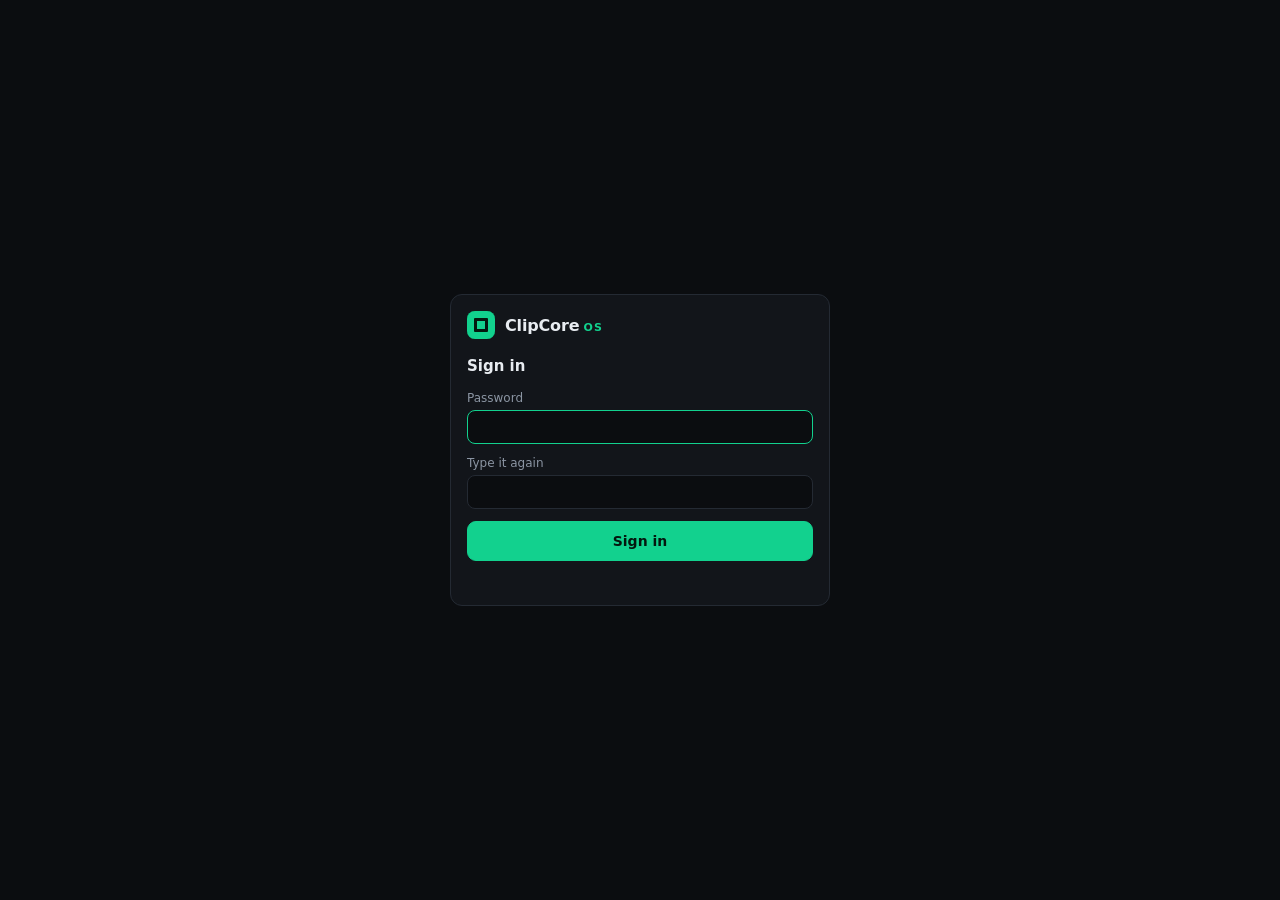
==== clipcore/web/login.html @ 5233d9ea "Add server deployment, dashboard login, and Settings page - One-command Ubuntu installer (systemd se" ====
<!doctype html>
<html lang="en">
<head>
  <meta charset="utf-8">
  <meta name="viewport" content="width=device-width, initial-scale=1">
  <title>ClipCore OS · Sign in</title>
  <link rel="stylesheet" href="styles.css">
  <style>
    body { display: grid; place-items: center; min-height: 100vh; padding: 16px; }
    .login { width: min(380px, 100%); }
    .login .brand { padding: 0 0 18px; }
    .login p { color: var(--muted); margin: 0 0 16px; line-height: 1.5; }
    .err { color: var(--bad); min-height: 20px; font-size: 13px; margin-top: 8px; }
  </style>
</head>
<body>
  <form class="card login" id="f">
    <div class="brand"><span class="mark"></span><div><b>ClipCore</b><small>OS</small></div></div>
    <h2 id="h">Sign in</h2>
    <p id="intro"></p>
    <div class="field"><label for="pw">Password</label><input id="pw" type="password" autocomplete="current-password" required autofocus></div>
    <div class="field" id="confirm-wrap" hidden><label for="pw2">Type it again</label><input id="pw2" type="password" autocomplete="new-password"></div>
    <button class="btn primary" style="width:100%;padding:11px" id="go">Sign in</button>
    <div class="err" id="err"></div>
  </form>
  <script>
    const $ = (s) => document.querySelector(s);
    let setup = false;
    fetch("/api/auth/status").then((r) => r.json()).then((s) => {
      if (s.logged_in) return location.replace("/");
      setup = !s.setup;
      if (setup) {
        $("#h").textContent = "Create your password";
        $("#intro").textContent = "First time here. Choose a password for this dashboard (at least 10 characters). You'll use it every time you sign in.";
        $("#confirm-wrap").hidden = false;
        $("#pw").autocomplete = "new-password";
        $("#go").textContent = "Create password";
      }
    });
    $("#f").addEventListener("submit", async (e) => {
      e.preventDefault();
      $("#err").textContent = "";
      const password = $("#pw").value;
      if (setup && password !== $("#pw2").value) { $("#err").textContent = "The two passwords don't match."; return; }
      $("#go").disabled = true;
      const r = await fetch(setup ? "/api/auth/setup" : "/api/auth/login", {
        method: "POST", headers: { "Content-Type": "application/json" }, body: JSON.stringify({ password }),
      });
      $("#go").disabled = false;
      if (r.ok) return location.replace(setup ? "/#settings" : "/");
      try { $("#err").textContent = (await r.json()).detail; } catch { $("#err").textContent = "Something went wrong."; }
    });
  </script>
</body>
</html>
---- clipcore/web/styles.css ----
:root {
  --bg: #0b0d10;
  --panel: #12151a;
  --panel-2: #181c22;
  --line: #242a33;
  --text: #e8ecf1;
  --muted: #8b95a3;
  --accent: #12d18e;
  --accent-ink: #04170f;
  --warn: #f5b84a;
  --bad: #ff5d6c;
  --radius: 12px;
  font-family: "Inter", ui-sans-serif, system-ui, -apple-system, "Segoe UI", sans-serif;
  color-scheme: dark;
}
* { box-sizing: border-box; }
body { margin: 0; background: var(--bg); color: var(--text); display: flex; min-height: 100vh; font-size: 14px; }
a { color: inherit; }
button, input, select, textarea { font: inherit; color: inherit; }

/* nav */
.nav { width: 210px; flex: none; background: var(--panel); border-right: 1px solid var(--line); display: flex; flex-direction: column; padding: 18px 12px; position: sticky; top: 0; height: 100vh; }
.brand { display: flex; align-items: center; gap: 10px; padding: 0 8px 20px; }
.brand .mark { width: 28px; height: 28px; border-radius: 8px; background: var(--accent); box-shadow: inset 0 0 0 7px var(--accent), inset 0 0 0 10px var(--accent-ink); }
.brand b { font-size: 16px; letter-spacing: -.01em; }
.brand small { color: var(--accent); font-weight: 700; margin-left: 4px; font-size: 11px; letter-spacing: .12em; }
.brand div { display: flex; align-items: baseline; }
nav a { display: flex; justify-content: space-between; align-items: center; padding: 9px 10px; border-radius: 8px; color: var(--muted); cursor: pointer; text-decoration: none; margin-bottom: 2px; }
nav a:hover { background: var(--panel-2); color: var(--text); }
nav a.active { background: var(--panel-2); color: var(--text); box-shadow: inset 2px 0 0 var(--accent); }
.pill { background: var(--accent); color: var(--accent-ink); font-weight: 700; border-radius: 999px; padding: 1px 7px; font-size: 11px; }
.pill:empty, .pill[data-zero] { display: none; }
.nav-foot { margin-top: auto; font-size: 12px; color: var(--muted); line-height: 1.7; padding: 0 8px; }
.dot { display: inline-block; width: 7px; height: 7px; border-radius: 50%; margin-right: 6px; background: var(--muted); }
.dot.on { background: var(--accent); }
.dot.off { background: var(--warn); }

/* main */
main { flex: 1; min-width: 0; padding: 20px 28px 40px; }
.topbar { display: flex; align-items: center; justify-content: space-between; gap: 16px; margin-bottom: 18px; flex-wrap: wrap; }
h1 { font-size: 22px; margin: 0; letter-spacing: -.02em; }
h2 { font-size: 15px; margin: 0 0 12px; }
.kpis { display: flex; gap: 10px; flex-wrap: wrap; }
.kpi { background: var(--panel); border: 1px solid var(--line); border-radius: 10px; padding: 7px 12px; min-width: 96px; }
.kpi small { display: block; color: var(--muted); font-size: 11px; }
.kpi b { font-size: 17px; font-variant-numeric: tabular-nums; }

.card { background: var(--panel); border: 1px solid var(--line); border-radius: var(--radius); padding: 16px; }
.grid { display: grid; gap: 14px; }
.muted { color: var(--muted); }
.row { display: flex; gap: 10px; align-items: center; flex-wrap: wrap; }
.spacer { flex: 1; }

.btn { background: var(--panel-2); border: 1px solid var(--line); padding: 8px 13px; border-radius: 9px; cursor: pointer; white-space: nowrap; }
.btn:hover { border-color: #3a4350; }
.btn.primary { background: var(--accent); color: var(--accent-ink); border-color: var(--accent); font-weight: 700; }
.btn.danger { color: var(--bad); }
.btn.big { padding: 13px 18px; font-size: 15px; font-weight: 700; flex: 1; }
.btn:disabled { opacity: .45; cursor: default; }
kbd { font-family: ui-monospace, monospace; font-size: 11px; background: #0006; border: 1px solid #fff2; border-radius: 4px; padding: 0 5px; margin-left: 6px; }

/* review */
.review { display: grid; grid-template-columns: minmax(280px, 400px) minmax(300px, 1fr); gap: 20px; align-items: start; }
.player { background: #000; border-radius: 16px; overflow: hidden; aspect-ratio: 9/16; max-height: calc(100vh - 140px); width: 100%; border: 1px solid var(--line); }
.player video { width: 100%; height: 100%; display: block; object-fit: contain; }
.detail .score { display: flex; align-items: center; gap: 14px; }
.ring { --p: 50; width: 64px; height: 64px; border-radius: 50%; background: conic-gradient(var(--accent) calc(var(--p) * 1%), var(--panel-2) 0); display: grid; place-items: center; flex: none; }
.ring b { width: 50px; height: 50px; border-radius: 50%; background: var(--panel); display: grid; place-items: center; font-size: 17px; }
.chips { display: flex; flex-wrap: wrap; gap: 6px; margin: 12px 0; }
.chip { background: var(--panel-2); border: 1px solid var(--line); border-radius: 999px; padding: 4px 10px; font-size: 12px; }
.chip.hot { border-color: #12d18e66; color: var(--accent); }
.field { display: grid; gap: 5px; margin-bottom: 12px; }
.field label { font-size: 12px; color: var(--muted); }
input, select, textarea { background: var(--bg); border: 1px solid var(--line); border-radius: 8px; padding: 8px 10px; width: 100%; }
input:focus, select:focus, textarea:focus { outline: none; border-color: var(--accent); }
textarea { resize: vertical; min-height: 70px; }
.caption { white-space: pre-wrap; background: var(--bg); border: 1px dashed var(--line); border-radius: 8px; padding: 10px; font-size: 13px; color: #c7cfd9; }
.issues { border: 1px solid #f5b84a55; background: #f5b84a12; color: var(--warn); border-radius: 8px; padding: 8px 12px; font-size: 13px; margin-bottom: 12px; }
.issues div::before { content: "⚠ "; }
.actions { display: flex; gap: 10px; margin-top: 14px; }
.trim { display: grid; grid-template-columns: repeat(4, 1fr); gap: 6px; }
.queue { display: flex; gap: 8px; overflow-x: auto; padding: 4px 0 8px; margin-top: 16px; }
.queue img { width: 64px; aspect-ratio: 9/16; object-fit: cover; border-radius: 6px; border: 2px solid transparent; cursor: pointer; background: var(--panel-2); flex: none; }
.queue img.cur { border-color: var(--accent); }
.empty { text-align: center; padding: 60px 20px; color: var(--muted); }
.empty b { display: block; color: var(--text); font-size: 17px; margin-bottom: 6px; }
.busy { opacity: .5; pointer-events: none; }

/* tables */
table { width: 100%; border-collapse: collapse; }
th, td { text-align: left; padding: 9px 10px; border-bottom: 1px solid var(--line); vertical-align: middle; }
th { color: var(--muted); font-weight: 500; font-size: 12px; }
td.num, th.num { text-align: right; font-variant-numeric: tabular-nums; }
tr:last-child td { border-bottom: 0; }
td.acts { width: 1%; }
.thumb { width: 40px; aspect-ratio: 9/16; object-fit: cover; border-radius: 4px; background: var(--panel-2); }
.tag { display: inline-block; border-radius: 6px; padding: 2px 8px; font-size: 12px; background: var(--panel-2); border: 1px solid var(--line); }
.tag.youtube { color: #ff6b6b; } .tag.tiktok { color: #6ee7f9; } .tag.instagram { color: #f0a6ff; }
.tag.posted, .tag.processed, .tag.approved { color: var(--accent); }
.tag.failed, .tag.rejected { color: var(--bad); }
.tag.recording, .tag.processing { color: var(--warn); }
.bar { height: 6px; background: var(--panel-2); border-radius: 99px; overflow: hidden; min-width: 80px; }
.bar i { display: block; height: 100%; background: var(--accent); }
.note { font-size: 13px; color: var(--muted); border-left: 2px solid var(--accent); padding: 2px 0 2px 10px; margin: 0 0 14px; }

/* modal + toast */
dialog { background: var(--panel); color: var(--text); border: 1px solid var(--line); border-radius: 14px; padding: 20px; width: min(520px, 92vw); }
dialog::backdrop { background: #000a; }
#toast { position: fixed; bottom: 20px; left: 50%; transform: translateX(-50%) translateY(20px); background: var(--panel-2); border: 1px solid var(--line); padding: 10px 16px; border-radius: 10px; opacity: 0; transition: .2s; pointer-events: none; z-index: 10; }
#toast.show { opacity: 1; transform: translateX(-50%); }
#toast.err { border-color: var(--bad); color: var(--bad); }

@media (max-width: 900px) {
  body { flex-direction: column; }
  .nav { width: 100%; height: auto; position: static; flex-direction: row; align-items: center; overflow-x: auto; padding: 10px 16px; }
  .brand { padding: 0 12px 0 0; }
  nav { display: flex; gap: 2px; }
  .nav-foot { display: none; }
  main { padding: 16px; }
  .review { grid-template-columns: 1fr; }
  .player { max-height: 70vh; margin: 0 auto; width: auto; height: 70vh; }
  table { display: block; overflow-x: auto; }
}
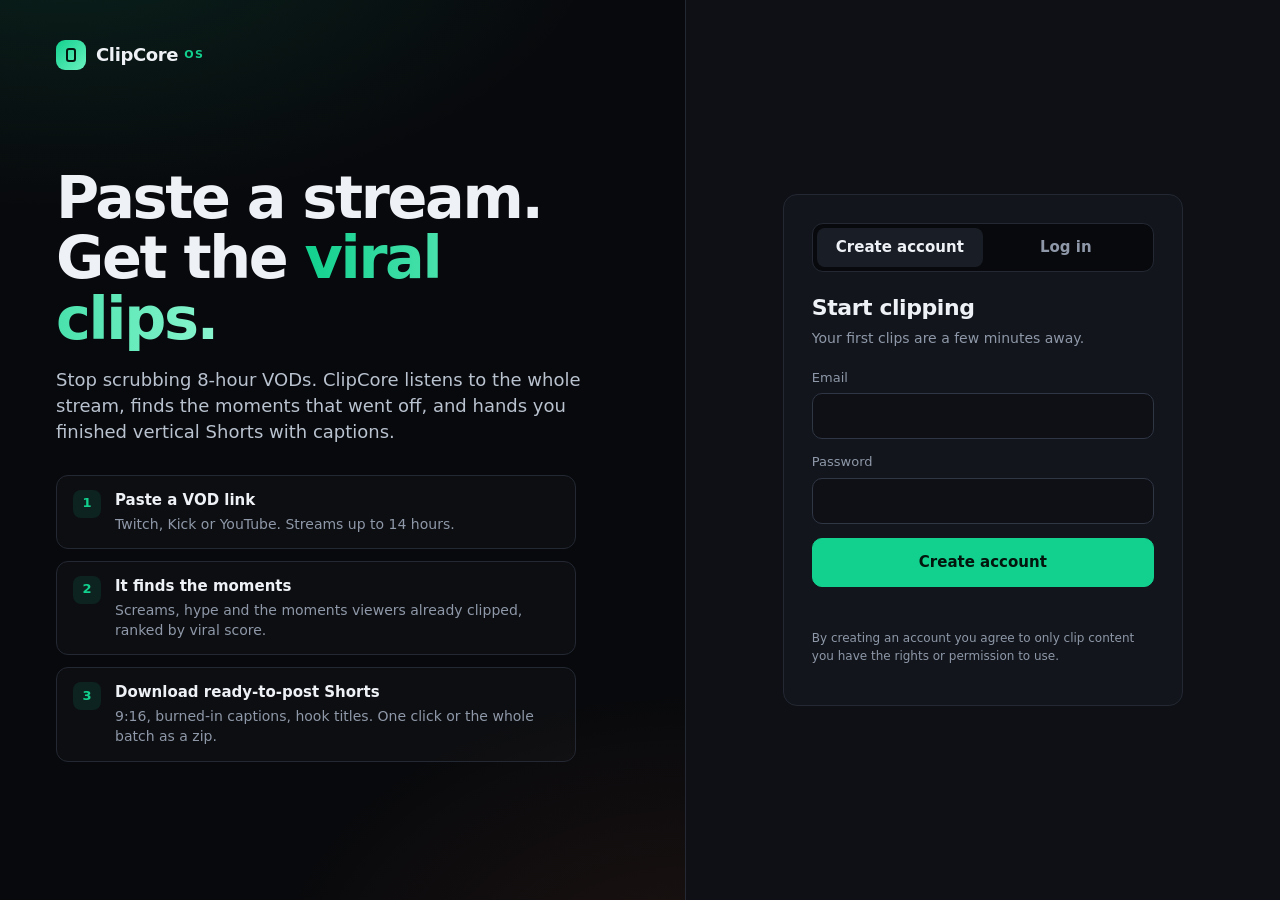
==== commit 79d09c72: "Rebuild as paste-a-link clipping app for clippers ClipCore now does one thing: a clipper signs up, p" ====
--- a/clipcore/web/login.html
+++ b/clipcore/web/login.html
@@ -3,52 +3,79 @@
 <head>
   <meta charset="utf-8">
   <meta name="viewport" content="width=device-width, initial-scale=1">
-  <title>ClipCore OS · Sign in</title>
+  <title>ClipCore · Paste a stream, get the viral clips</title>
+  <meta name="description" content="Paste a Twitch, Kick or YouTube VOD link. ClipCore finds the moments that blew up, cuts them to 9:16 and adds captions, ready to post.">
+  <link rel="icon" href="favicon.svg">
   <link rel="stylesheet" href="styles.css">
-  <style>
-    body { display: grid; place-items: center; min-height: 100vh; padding: 16px; }
-    .login { width: min(380px, 100%); }
-    .login .brand { padding: 0 0 18px; }
-    .login p { color: var(--muted); margin: 0 0 16px; line-height: 1.5; }
-    .err { color: var(--bad); min-height: 20px; font-size: 13px; margin-top: 8px; }
-  </style>
 </head>
 <body>
-  <form class="card login" id="f">
-    <div class="brand"><span class="mark"></span><div><b>ClipCore</b><small>OS</small></div></div>
-    <h2 id="h">Sign in</h2>
-    <p id="intro"></p>
-    <div class="field"><label for="pw">Password</label><input id="pw" type="password" autocomplete="current-password" required autofocus></div>
-    <div class="field" id="confirm-wrap" hidden><label for="pw2">Type it again</label><input id="pw2" type="password" autocomplete="new-password"></div>
-    <button class="btn primary" style="width:100%;padding:11px" id="go">Sign in</button>
-    <div class="err" id="err"></div>
-  </form>
+  <div class="landing">
+    <section class="pitch">
+      <a class="brand" href="/login.html"><span class="mark"></span>ClipCore <small>OS</small></a>
+      <h1>Paste a stream. Get the <em>viral clips.</em></h1>
+      <p class="lede">Stop scrubbing 8-hour VODs. ClipCore listens to the whole stream, finds the moments that went off, and hands you finished vertical Shorts with captions.</p>
+      <div class="steps">
+        <div class="step"><span class="n">1</span><div><b>Paste a VOD link</b><p>Twitch, Kick or YouTube. Streams up to 14 hours.</p></div></div>
+        <div class="step"><span class="n">2</span><div><b>It finds the moments</b><p>Screams, hype and the moments viewers already clipped, ranked by viral score.</p></div></div>
+        <div class="step"><span class="n">3</span><div><b>Download ready-to-post Shorts</b><p>9:16, burned-in captions, hook titles. One click or the whole batch as a zip.</p></div></div>
+      </div>
+    </section>
+
+    <section class="authside">
+      <div class="card authcard">
+        <div class="tabs" id="tabs">
+          <button type="button" data-mode="signup" class="on">Create account</button>
+          <button type="button" data-mode="login">Log in</button>
+        </div>
+        <form id="f" novalidate>
+          <h2 id="h">Start clipping</h2>
+          <p class="sub" id="sub">Your first clips are a few minutes away.</p>
+          <div class="field"><label for="email">Email</label><input id="email" type="email" autocomplete="email" required></div>
+          <div class="field"><label for="pw">Password</label><input id="pw" type="password" autocomplete="new-password" required minlength="8"></div>
+          <div class="field" id="invite-wrap" hidden><label for="invite">Access code</label><input id="invite" autocomplete="off" spellcheck="false"></div>
+          <button class="btn primary" style="width:100%;padding:13px;font-size:15px" id="go">Create account</button>
+          <div class="err" id="err" style="margin-top:10px"></div>
+          <p class="fine" id="terms">By creating an account you agree to only clip content you have the rights or permission to use.</p>
+        </form>
+      </div>
+    </section>
+  </div>
+
   <script>
     const $ = (s) => document.querySelector(s);
-    let setup = false;
+    let mode = "signup", status = {};
+    function setMode(m) {
+      mode = m;
+      document.querySelectorAll("#tabs button").forEach((b) => b.classList.toggle("on", b.dataset.mode === m));
+      const signup = m === "signup";
+      $("#h").textContent = signup ? (status.first_user ? "Create the admin account" : "Start clipping") : "Welcome back";
+      $("#sub").textContent = signup
+        ? (status.first_user ? "This is the first account, so it becomes the admin." : "Your first clips are a few minutes away.")
+        : "Log in to your clips.";
+      $("#go").textContent = signup ? "Create account" : "Log in";
+      $("#pw").autocomplete = signup ? "new-password" : "current-password";
+      $("#invite-wrap").hidden = !(signup && status.invite_required);
+      $("#terms").hidden = !signup;
+      $("#err").textContent = "";
+    }
+    document.querySelectorAll("#tabs button").forEach((b) => b.addEventListener("click", () => setMode(b.dataset.mode)));
     fetch("/api/auth/status").then((r) => r.json()).then((s) => {
+      status = s;
       if (s.logged_in) return location.replace("/");
-      setup = !s.setup;
-      if (setup) {
-        $("#h").textContent = "Create your password";
-        $("#intro").textContent = "First time here. Choose a password for this dashboard (at least 10 characters). You'll use it every time you sign in.";
-        $("#confirm-wrap").hidden = false;
-        $("#pw").autocomplete = "new-password";
-        $("#go").textContent = "Create password";
-      }
+      setMode(location.hash === "#login" ? "login" : "signup");
     });
     $("#f").addEventListener("submit", async (e) => {
       e.preventDefault();
       $("#err").textContent = "";
-      const password = $("#pw").value;
-      if (setup && password !== $("#pw2").value) { $("#err").textContent = "The two passwords don't match."; return; }
+      const body = { email: $("#email").value, password: $("#pw").value, invite: $("#invite").value };
+      if (!body.email || !body.password) { $("#err").textContent = "Enter your email and password."; return; }
       $("#go").disabled = true;
-      const r = await fetch(setup ? "/api/auth/setup" : "/api/auth/login", {
-        method: "POST", headers: { "Content-Type": "application/json" }, body: JSON.stringify({ password }),
-      });
+      const r = await fetch(mode === "signup" ? "/api/auth/signup" : "/api/auth/login", {
+        method: "POST", headers: { "Content-Type": "application/json" }, body: JSON.stringify(body),
+      }).catch(() => null);
       $("#go").disabled = false;
-      if (r.ok) return location.replace(setup ? "/#settings" : "/");
-      try { $("#err").textContent = (await r.json()).detail; } catch { $("#err").textContent = "Something went wrong."; }
+      if (r && r.ok) return location.replace("/");
+      try { $("#err").textContent = (await r.json()).detail; } catch { $("#err").textContent = "Couldn't reach the server. Try again."; }
     });
   </script>
 </body>
--- a/clipcore/web/styles.css
+++ b/clipcore/web/styles.css
@@ -1,123 +1,191 @@
 :root {
-  --bg: #0b0d10;
-  --panel: #12151a;
-  --panel-2: #181c22;
-  --line: #242a33;
-  --text: #e8ecf1;
-  --muted: #8b95a3;
+  --bg: #08090c;
+  --bg-2: #0e1015;
+  --panel: #12151b;
+  --panel-2: #191d25;
+  --line: #232833;
+  --line-2: #2f3644;
+  --text: #eef1f6;
+  --muted: #8e98a8;
   --accent: #12d18e;
-  --accent-ink: #04170f;
+  --accent-2: #0fb37a;
+  --accent-ink: #03150d;
+  --hot: #ff7a45;
+  --bad: #ff5d6c;
   --warn: #f5b84a;
-  --bad: #ff5d6c;
-  --radius: 12px;
+  --radius: 14px;
   font-family: "Inter", ui-sans-serif, system-ui, -apple-system, "Segoe UI", sans-serif;
   color-scheme: dark;
 }
 * { box-sizing: border-box; }
-body { margin: 0; background: var(--bg); color: var(--text); display: flex; min-height: 100vh; font-size: 14px; }
+html { -webkit-text-size-adjust: 100%; }
+body { margin: 0; background: var(--bg); color: var(--text); font-size: 15px; line-height: 1.45; min-height: 100vh; }
 a { color: inherit; }
-button, input, select, textarea { font: inherit; color: inherit; }
+button, input, select { font: inherit; color: inherit; }
+img, video { display: block; max-width: 100%; }
 
-/* nav */
-.nav { width: 210px; flex: none; background: var(--panel); border-right: 1px solid var(--line); display: flex; flex-direction: column; padding: 18px 12px; position: sticky; top: 0; height: 100vh; }
-.brand { display: flex; align-items: center; gap: 10px; padding: 0 8px 20px; }
-.brand .mark { width: 28px; height: 28px; border-radius: 8px; background: var(--accent); box-shadow: inset 0 0 0 7px var(--accent), inset 0 0 0 10px var(--accent-ink); }
-.brand b { font-size: 16px; letter-spacing: -.01em; }
-.brand small { color: var(--accent); font-weight: 700; margin-left: 4px; font-size: 11px; letter-spacing: .12em; }
-.brand div { display: flex; align-items: baseline; }
-nav a { display: flex; justify-content: space-between; align-items: center; padding: 9px 10px; border-radius: 8px; color: var(--muted); cursor: pointer; text-decoration: none; margin-bottom: 2px; }
-nav a:hover { background: var(--panel-2); color: var(--text); }
-nav a.active { background: var(--panel-2); color: var(--text); box-shadow: inset 2px 0 0 var(--accent); }
-.pill { background: var(--accent); color: var(--accent-ink); font-weight: 700; border-radius: 999px; padding: 1px 7px; font-size: 11px; }
-.pill:empty, .pill[data-zero] { display: none; }
-.nav-foot { margin-top: auto; font-size: 12px; color: var(--muted); line-height: 1.7; padding: 0 8px; }
-.dot { display: inline-block; width: 7px; height: 7px; border-radius: 50%; margin-right: 6px; background: var(--muted); }
-.dot.on { background: var(--accent); }
-.dot.off { background: var(--warn); }
+/* ---------- shared bits ---------- */
+.brand { display: flex; align-items: center; gap: 10px; font-weight: 800; font-size: 18px; letter-spacing: -.02em; text-decoration: none; }
+.brand .mark { width: 30px; height: 30px; border-radius: 9px; background: linear-gradient(135deg, var(--accent), #6af2c0); position: relative; flex: none; }
+.brand .mark::after { content: ""; position: absolute; inset: 8px 10px; border: 2.5px solid var(--accent-ink); border-radius: 3px; }
+.brand small { color: var(--accent); font-weight: 700; font-size: 11px; letter-spacing: .14em; margin-left: -4px; }
+.btn { display: inline-flex; align-items: center; justify-content: center; gap: 8px; background: var(--panel-2); border: 1px solid var(--line-2); padding: 9px 15px; border-radius: 10px; cursor: pointer; white-space: nowrap; text-decoration: none; font-weight: 600; font-size: 14px; transition: border-color .15s, background .15s, transform .05s; }
+.btn:hover { border-color: #46506190; background: #1e232c; }
+.btn:active { transform: translateY(1px); }
+.btn.primary { background: var(--accent); border-color: var(--accent); color: var(--accent-ink); }
+.btn.primary:hover { background: #2ee0a0; }
+.btn.ghost { background: transparent; border-color: transparent; color: var(--muted); }
+.btn.ghost:hover { color: var(--text); background: var(--panel-2); }
+.btn.danger { color: var(--bad); }
+.btn:disabled { opacity: .5; cursor: default; }
+.btn svg { width: 16px; height: 16px; }
+input, select { background: var(--bg-2); border: 1px solid var(--line-2); border-radius: 10px; padding: 11px 13px; width: 100%; outline: none; transition: border-color .15s, box-shadow .15s; }
+input:focus, select:focus { border-color: var(--accent); box-shadow: 0 0 0 3px #12d18e22; }
+label { font-size: 13px; color: var(--muted); display: block; margin-bottom: 6px; }
+.field { margin-bottom: 14px; }
+.muted { color: var(--muted); }
+.card { background: var(--panel); border: 1px solid var(--line); border-radius: var(--radius); }
+.err { color: var(--bad); font-size: 13px; min-height: 18px; }
+.pill { display: inline-flex; align-items: center; gap: 5px; border-radius: 999px; padding: 3px 10px; font-size: 12px; font-weight: 700; background: var(--panel-2); border: 1px solid var(--line); }
+.pill.hot { background: #ff7a4518; border-color: #ff7a4555; color: #ffb08f; }
+.pill.ok { background: #12d18e15; border-color: #12d18e50; color: var(--accent); }
+.pill.bad { background: #ff5d6c14; border-color: #ff5d6c50; color: var(--bad); }
+#toast { position: fixed; bottom: 22px; left: 50%; transform: translateX(-50%) translateY(16px); background: var(--panel-2); border: 1px solid var(--line-2); padding: 11px 18px; border-radius: 12px; opacity: 0; transition: .2s; pointer-events: none; z-index: 50; max-width: calc(100vw - 32px); }
+#toast.show { opacity: 1; transform: translateX(-50%); }
+#toast.err { border-color: var(--bad); color: #ffb3ba; }
 
-/* main */
-main { flex: 1; min-width: 0; padding: 20px 28px 40px; }
-.topbar { display: flex; align-items: center; justify-content: space-between; gap: 16px; margin-bottom: 18px; flex-wrap: wrap; }
-h1 { font-size: 22px; margin: 0; letter-spacing: -.02em; }
-h2 { font-size: 15px; margin: 0 0 12px; }
-.kpis { display: flex; gap: 10px; flex-wrap: wrap; }
-.kpi { background: var(--panel); border: 1px solid var(--line); border-radius: 10px; padding: 7px 12px; min-width: 96px; }
-.kpi small { display: block; color: var(--muted); font-size: 11px; }
-.kpi b { font-size: 17px; font-variant-numeric: tabular-nums; }
+/* ---------- landing / auth ---------- */
+.landing { min-height: 100vh; display: grid; grid-template-columns: 1.15fr 1fr; }
+.pitch { padding: 40px 56px; display: flex; flex-direction: column; background:
+  radial-gradient(900px 500px at 10% -10%, #12d18e22, transparent 60%),
+  radial-gradient(700px 500px at 100% 110%, #ff7a4516, transparent 60%), var(--bg); }
+.pitch h1 { font-size: clamp(36px, 4.6vw, 62px); line-height: 1.02; letter-spacing: -.04em; margin: auto 0 18px; max-width: 12ch; }
+.pitch h1 em { font-style: normal; background: linear-gradient(90deg, var(--accent), #8af5cf); -webkit-background-clip: text; background-clip: text; color: transparent; }
+.pitch .lede { font-size: 18px; color: #b9c2cf; max-width: 46ch; margin: 0 0 30px; }
+.steps { display: grid; gap: 12px; max-width: 520px; margin-bottom: auto; }
+.step { display: flex; gap: 14px; align-items: flex-start; padding: 14px 16px; border: 1px solid var(--line); border-radius: 12px; background: #ffffff05; }
+.step b { display: block; margin-bottom: 2px; }
+.step span.n { flex: none; width: 28px; height: 28px; border-radius: 8px; background: #12d18e1c; color: var(--accent); display: grid; place-items: center; font-weight: 800; font-size: 13px; }
+.step p { margin: 0; color: var(--muted); font-size: 14px; }
+.authside { display: grid; place-items: center; padding: 32px 24px; border-left: 1px solid var(--line); background: var(--bg-2); }
+.authcard { width: min(400px, 100%); padding: 28px; }
+.tabs { display: grid; grid-template-columns: 1fr 1fr; background: var(--bg); border: 1px solid var(--line); border-radius: 11px; padding: 4px; margin-bottom: 20px; }
+.tabs button { background: none; border: 0; padding: 9px; border-radius: 8px; cursor: pointer; color: var(--muted); font-weight: 600; }
+.tabs button.on { background: var(--panel-2); color: var(--text); }
+.authcard h2 { margin: 0 0 4px; font-size: 22px; letter-spacing: -.02em; }
+.authcard .sub { color: var(--muted); margin: 0 0 20px; font-size: 14px; }
+.fine { font-size: 12px; color: var(--muted); margin-top: 14px; line-height: 1.5; }
 
-.card { background: var(--panel); border: 1px solid var(--line); border-radius: var(--radius); padding: 16px; }
-.grid { display: grid; gap: 14px; }
-.muted { color: var(--muted); }
-.row { display: flex; gap: 10px; align-items: center; flex-wrap: wrap; }
-.spacer { flex: 1; }
+/* ---------- app shell ---------- */
+.top { position: sticky; top: 0; z-index: 20; display: flex; align-items: center; justify-content: space-between; gap: 12px; padding: 14px 28px; background: #08090ccc; backdrop-filter: blur(12px); border-bottom: 1px solid var(--line); }
+.top nav { display: flex; align-items: center; gap: 4px; }
+.wrap { max-width: 1180px; margin: 0 auto; padding: 28px 28px 80px; }
 
-.btn { background: var(--panel-2); border: 1px solid var(--line); padding: 8px 13px; border-radius: 9px; cursor: pointer; white-space: nowrap; }
-.btn:hover { border-color: #3a4350; }
-.btn.primary { background: var(--accent); color: var(--accent-ink); border-color: var(--accent); font-weight: 700; }
-.btn.danger { color: var(--bad); }
-.btn.big { padding: 13px 18px; font-size: 15px; font-weight: 700; flex: 1; }
-.btn:disabled { opacity: .45; cursor: default; }
-kbd { font-family: ui-monospace, monospace; font-size: 11px; background: #0006; border: 1px solid #fff2; border-radius: 4px; padding: 0 5px; margin-left: 6px; }
+.hero { padding: 34px; margin-bottom: 30px; background:
+  radial-gradient(700px 260px at 0% 0%, #12d18e1f, transparent 70%),
+  radial-gradient(600px 260px at 100% 100%, #ff7a4512, transparent 70%), var(--panel); }
+.hero h1 { margin: 0 0 6px; font-size: clamp(24px, 3vw, 34px); letter-spacing: -.03em; }
+.hero p { margin: 0 0 22px; color: var(--muted); }
+.paste { display: flex; gap: 10px; }
+.paste .url { flex: 1; position: relative; }
+.paste .url svg { position: absolute; left: 14px; top: 50%; transform: translateY(-50%); width: 18px; height: 18px; color: var(--muted); }
+.paste .url input { padding: 15px 15px 15px 42px; font-size: 16px; }
+.paste select { width: 130px; flex: none; }
+.paste .btn.primary { padding: 0 22px; font-size: 15px; }
+.sources { display: flex; gap: 8px; margin-top: 14px; flex-wrap: wrap; align-items: center; font-size: 13px; }
 
-/* review */
-.review { display: grid; grid-template-columns: minmax(280px, 400px) minmax(300px, 1fr); gap: 20px; align-items: start; }
-.player { background: #000; border-radius: 16px; overflow: hidden; aspect-ratio: 9/16; max-height: calc(100vh - 140px); width: 100%; border: 1px solid var(--line); }
-.player video { width: 100%; height: 100%; display: block; object-fit: contain; }
-.detail .score { display: flex; align-items: center; gap: 14px; }
-.ring { --p: 50; width: 64px; height: 64px; border-radius: 50%; background: conic-gradient(var(--accent) calc(var(--p) * 1%), var(--panel-2) 0); display: grid; place-items: center; flex: none; }
-.ring b { width: 50px; height: 50px; border-radius: 50%; background: var(--panel); display: grid; place-items: center; font-size: 17px; }
-.chips { display: flex; flex-wrap: wrap; gap: 6px; margin: 12px 0; }
-.chip { background: var(--panel-2); border: 1px solid var(--line); border-radius: 999px; padding: 4px 10px; font-size: 12px; }
-.chip.hot { border-color: #12d18e66; color: var(--accent); }
-.field { display: grid; gap: 5px; margin-bottom: 12px; }
-.field label { font-size: 12px; color: var(--muted); }
-input, select, textarea { background: var(--bg); border: 1px solid var(--line); border-radius: 8px; padding: 8px 10px; width: 100%; }
-input:focus, select:focus, textarea:focus { outline: none; border-color: var(--accent); }
-textarea { resize: vertical; min-height: 70px; }
-.caption { white-space: pre-wrap; background: var(--bg); border: 1px dashed var(--line); border-radius: 8px; padding: 10px; font-size: 13px; color: #c7cfd9; }
-.issues { border: 1px solid #f5b84a55; background: #f5b84a12; color: var(--warn); border-radius: 8px; padding: 8px 12px; font-size: 13px; margin-bottom: 12px; }
-.issues div::before { content: "⚠ "; }
-.actions { display: flex; gap: 10px; margin-top: 14px; }
-.trim { display: grid; grid-template-columns: repeat(4, 1fr); gap: 6px; }
-.queue { display: flex; gap: 8px; overflow-x: auto; padding: 4px 0 8px; margin-top: 16px; }
-.queue img { width: 64px; aspect-ratio: 9/16; object-fit: cover; border-radius: 6px; border: 2px solid transparent; cursor: pointer; background: var(--panel-2); flex: none; }
-.queue img.cur { border-color: var(--accent); }
-.empty { text-align: center; padding: 60px 20px; color: var(--muted); }
+.section-head { display: flex; align-items: center; justify-content: space-between; gap: 12px; margin: 0 0 14px; }
+.section-head h2 { margin: 0; font-size: 18px; letter-spacing: -.01em; }
+
+/* project list */
+.projects { display: grid; gap: 12px; }
+.project { display: grid; grid-template-columns: 168px 1fr auto; gap: 18px; align-items: center; padding: 12px; cursor: default; transition: border-color .15s; }
+.project.clickable { cursor: pointer; }
+.project.clickable:hover { border-color: var(--line-2); }
+.project .thumb { aspect-ratio: 16/9; border-radius: 9px; background: var(--panel-2) center/cover no-repeat; position: relative; overflow: hidden; }
+.project .thumb .dur { position: absolute; right: 6px; bottom: 6px; background: #000c; font-size: 11px; font-weight: 700; padding: 2px 6px; border-radius: 5px; }
+.project h3 { margin: 0 0 3px; font-size: 15px; line-height: 1.3; display: -webkit-box; -webkit-line-clamp: 2; -webkit-box-orient: vertical; overflow: hidden; }
+.project .meta { color: var(--muted); font-size: 13px; }
+.progress { margin-top: 10px; }
+.progress .bar { height: 7px; border-radius: 99px; background: var(--panel-2); overflow: hidden; }
+.progress .bar i { display: block; height: 100%; border-radius: 99px; background: linear-gradient(90deg, var(--accent-2), var(--accent)); transition: width .6s ease; position: relative; }
+.progress .bar i::after { content: ""; position: absolute; inset: 0; background: linear-gradient(90deg, transparent, #ffffff40, transparent); animation: shimmer 1.6s infinite; }
+@keyframes shimmer { from { transform: translateX(-100%); } to { transform: translateX(100%); } }
+.progress .lbl { display: flex; justify-content: space-between; font-size: 12px; color: var(--muted); margin-top: 6px; }
+.project .side { display: flex; gap: 8px; align-items: center; }
+.empty { text-align: center; padding: 50px 20px; color: var(--muted); }
 .empty b { display: block; color: var(--text); font-size: 17px; margin-bottom: 6px; }
-.busy { opacity: .5; pointer-events: none; }
 
-/* tables */
-table { width: 100%; border-collapse: collapse; }
-th, td { text-align: left; padding: 9px 10px; border-bottom: 1px solid var(--line); vertical-align: middle; }
+/* clip grid */
+.jobhead { display: flex; gap: 16px; align-items: center; margin-bottom: 22px; flex-wrap: wrap; }
+.jobhead h1 { margin: 0; font-size: 22px; letter-spacing: -.02em; line-height: 1.25; }
+.jobhead .grow { flex: 1; min-width: 220px; }
+.grid { display: grid; grid-template-columns: repeat(auto-fill, minmax(220px, 1fr)); gap: 18px; }
+.clip { overflow: hidden; display: flex; flex-direction: column; }
+.clip .vid { position: relative; aspect-ratio: 9/16; background: #000; cursor: pointer; }
+.clip .vid img, .clip .vid video { position: absolute; inset: 0; width: 100%; height: 100%; object-fit: cover; }
+.clip .vid video { opacity: 0; transition: opacity .2s; }
+.clip .vid.playing video { opacity: 1; }
+.clip .badges { position: absolute; bottom: 10px; left: 10px; right: 10px; display: flex; justify-content: space-between; z-index: 2; pointer-events: none; }
+.clip .rank { background: #000b; border-radius: 8px; padding: 3px 8px; font-weight: 800; font-size: 13px; }
+.clip .score { background: linear-gradient(135deg, #ff7a45, #ff4d6d); color: #fff; border-radius: 8px; padding: 3px 8px; font-weight: 800; font-size: 13px; box-shadow: 0 4px 14px #ff4d6d40; }
+.clip .play { position: absolute; inset: 0; display: grid; place-items: center; z-index: 1; opacity: 0; transition: opacity .2s; background: linear-gradient(transparent 60%, #000a); }
+.clip .vid::after { content: ""; position: absolute; left: 0; right: 0; bottom: 0; height: 64px; background: linear-gradient(transparent, #0009); pointer-events: none; }
+.clip .vid:hover .play { opacity: 1; }
+.clip .play span { width: 54px; height: 54px; border-radius: 50%; background: #ffffffe0; display: grid; place-items: center; }
+.clip .play svg { width: 22px; height: 22px; color: #000; margin-left: 3px; }
+.clip .body { padding: 12px 13px 13px; display: flex; flex-direction: column; gap: 10px; flex: 1; }
+.clip .title { font-weight: 700; font-size: 14px; line-height: 1.3; }
+.clip .row { display: flex; align-items: center; justify-content: space-between; gap: 8px; margin-top: auto; }
+
+/* player modal */
+dialog { border: 0; padding: 0; background: transparent; color: var(--text); max-width: 100vw; max-height: 100vh; }
+dialog::backdrop { background: #000d; backdrop-filter: blur(6px); }
+.player { display: flex; gap: 22px; align-items: center; }
+.player video { height: min(86vh, 860px); aspect-ratio: 9/16; border-radius: 16px; background: #000; }
+.player .info { width: 280px; display: flex; flex-direction: column; gap: 12px; }
+.player .info h3 { margin: 0; font-size: 18px; line-height: 1.3; }
+.player .quote { color: var(--muted); font-size: 14px; border-left: 2px solid var(--line-2); padding-left: 10px; max-height: 220px; overflow: auto; }
+.player .close { position: fixed; top: 16px; right: 16px; }
+
+/* admin */
+.admin { display: grid; grid-template-columns: repeat(auto-fit, minmax(min(420px, 100%), 1fr)); gap: 18px; }
+.admin .card { padding: 22px; }
+.admin h2 { margin: 0 0 14px; font-size: 16px; }
+.note { font-size: 13px; color: var(--muted); border-left: 2px solid var(--accent); padding: 2px 0 2px 10px; margin: 0 0 16px; }
+table { width: 100%; border-collapse: collapse; font-size: 14px; }
+th, td { text-align: left; padding: 9px 8px; border-bottom: 1px solid var(--line); }
 th { color: var(--muted); font-weight: 500; font-size: 12px; }
 td.num, th.num { text-align: right; font-variant-numeric: tabular-nums; }
 tr:last-child td { border-bottom: 0; }
-td.acts { width: 1%; }
-.thumb { width: 40px; aspect-ratio: 9/16; object-fit: cover; border-radius: 4px; background: var(--panel-2); }
-.tag { display: inline-block; border-radius: 6px; padding: 2px 8px; font-size: 12px; background: var(--panel-2); border: 1px solid var(--line); }
-.tag.youtube { color: #ff6b6b; } .tag.tiktok { color: #6ee7f9; } .tag.instagram { color: #f0a6ff; }
-.tag.posted, .tag.processed, .tag.approved { color: var(--accent); }
-.tag.failed, .tag.rejected { color: var(--bad); }
-.tag.recording, .tag.processing { color: var(--warn); }
-.bar { height: 6px; background: var(--panel-2); border-radius: 99px; overflow: hidden; min-width: 80px; }
-.bar i { display: block; height: 100%; background: var(--accent); }
-.note { font-size: 13px; color: var(--muted); border-left: 2px solid var(--accent); padding: 2px 0 2px 10px; margin: 0 0 14px; }
+.two { display: grid; grid-template-columns: 1fr 1fr; gap: 12px; }
 
-/* modal + toast */
-dialog { background: var(--panel); color: var(--text); border: 1px solid var(--line); border-radius: 14px; padding: 20px; width: min(520px, 92vw); }
-dialog::backdrop { background: #000a; }
-#toast { position: fixed; bottom: 20px; left: 50%; transform: translateX(-50%) translateY(20px); background: var(--panel-2); border: 1px solid var(--line); padding: 10px 16px; border-radius: 10px; opacity: 0; transition: .2s; pointer-events: none; z-index: 10; }
-#toast.show { opacity: 1; transform: translateX(-50%); }
-#toast.err { border-color: var(--bad); color: var(--bad); }
+/* menu */
+.menu { position: relative; }
+.menu .pop { position: absolute; right: 0; top: calc(100% + 6px); background: var(--panel); border: 1px solid var(--line-2); border-radius: 12px; padding: 6px; min-width: 220px; display: none; box-shadow: 0 12px 40px #0008; }
+.menu.open .pop { display: block; }
+.menu .pop a, .menu .pop button { display: block; width: 100%; text-align: left; padding: 9px 12px; border-radius: 8px; background: none; border: 0; cursor: pointer; text-decoration: none; font-size: 14px; }
+.menu .pop a:hover, .menu .pop button:hover { background: var(--panel-2); }
+.menu .pop .who { padding: 9px 12px 10px; font-size: 13px; color: var(--muted); border-bottom: 1px solid var(--line); margin-bottom: 6px; word-break: break-all; }
 
 @media (max-width: 900px) {
-  body { flex-direction: column; }
-  .nav { width: 100%; height: auto; position: static; flex-direction: row; align-items: center; overflow-x: auto; padding: 10px 16px; }
-  .brand { padding: 0 12px 0 0; }
-  nav { display: flex; gap: 2px; }
-  .nav-foot { display: none; }
-  main { padding: 16px; }
-  .review { grid-template-columns: 1fr; }
-  .player { max-height: 70vh; margin: 0 auto; width: auto; height: 70vh; }
-  table { display: block; overflow-x: auto; }
+  .landing { grid-template-columns: 1fr; }
+  .pitch { padding: 28px 20px 10px; }
+  .pitch h1 { margin-top: 28px; }
+  .steps { margin-bottom: 10px; }
+  .authside { border-left: 0; border-top: 1px solid var(--line); padding: 24px 16px 40px; }
+  .top { padding: 12px 16px; }
+  .wrap { padding: 18px 16px 60px; }
+  .hero { padding: 22px 18px; }
+  .paste { flex-wrap: wrap; }
+  .paste .url { flex-basis: 100%; }
+  .paste select { flex: 1; width: auto; }
+  .paste .btn.primary { flex: 2; padding: 13px; }
+  .project { grid-template-columns: 110px 1fr; gap: 12px; }
+  .project .side { grid-column: 1 / -1; justify-content: flex-end; }
+  .grid { grid-template-columns: repeat(2, 1fr); gap: 12px; }
+  .player { flex-direction: column; gap: 12px; }
+  .player video { height: auto; width: min(92vw, calc(72vh * 9 / 16)); }
+  .player .info { width: min(92vw, 420px); }
+  .two { grid-template-columns: 1fr; }
 }
